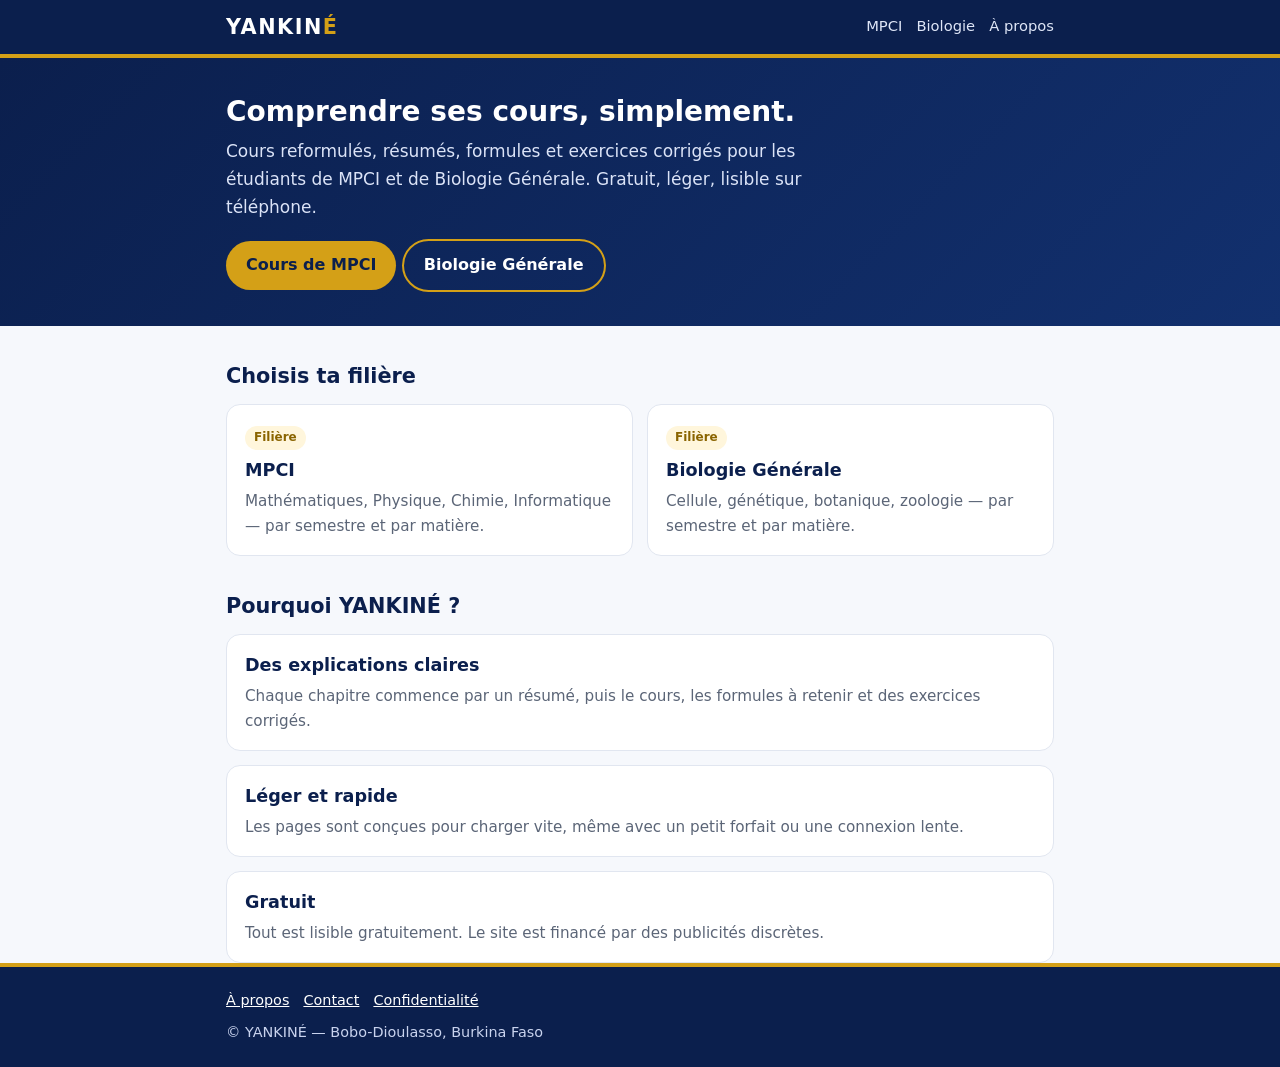
==== index.html @ f8ca07e1 "Add files via upload" ====
<!DOCTYPE html>
<html lang="fr">
<head>
  <meta charset="utf-8">
  <meta name="viewport" content="width=device-width, initial-scale=1">
  <meta name="theme-color" content="#0b1f4d">
  <title>YANKINÉ — Cours et résumés gratuits MPCI et Biologie Générale</title>
  <meta name="description" content="Cours clairs, résumés, formules et exercices corrigés pour les étudiants de MPCI et de Biologie Générale. Gratuit, lisible sur téléphone.">
  <link rel="manifest" href="manifest.json">
  <link rel="icon" href="icon-192.png">
  <link rel="apple-touch-icon" href="icon-192.png">
  <link rel="stylesheet" href="style.css">
  <!-- PUBLICITÉ : après l'approbation d'AdSense, colle ici le script que Google te donne -->
</head>
<body>
  <header class="site-header">
    <div class="wrap">
      <a class="brand" href="index.html">YANKIN<span>É</span></a>
      <nav class="nav" aria-label="Navigation principale">
        <a href="mpci.html">MPCI</a>
        <a href="biologie-generale.html">Biologie</a>
        <a href="a-propos.html">À propos</a>
      </nav>
    </div>
  </header>

  <section class="hero">
    <div class="wrap">
      <h1>Comprendre ses cours, simplement.</h1>
      <p>Cours reformulés, résumés, formules et exercices corrigés pour les étudiants de MPCI et de Biologie Générale. Gratuit, léger, lisible sur téléphone.</p>
      <a class="btn" href="mpci.html">Cours de MPCI</a>
      <a class="btn ghost" href="biologie-generale.html">Biologie Générale</a>
      <button id="install-btn" class="btn ghost" type="button">Installer l'application</button>
    </div>
  </section>

  <main class="wrap">
    <h2>Choisis ta filière</h2>
    <div class="grid two">
      <a class="card" href="mpci.html">
        <span class="tag">Filière</span>
        <h3>MPCI</h3>
        <p>Mathématiques, Physique, Chimie, Informatique — par semestre et par matière.</p>
      </a>
      <a class="card" href="biologie-generale.html">
        <span class="tag">Filière</span>
        <h3>Biologie Générale</h3>
        <p>Cellule, génétique, botanique, zoologie — par semestre et par matière.</p>
      </a>
    </div>

    <div class="ad-slot"><!-- Emplacement publicitaire 1 : colle ici le bloc d'annonce AdSense --></div>

    <h2>Pourquoi YANKINÉ ?</h2>
    <div class="grid">
      <div class="card"><h3>Des explications claires</h3><p>Chaque chapitre commence par un résumé, puis le cours, les formules à retenir et des exercices corrigés.</p></div>
      <div class="card"><h3>Léger et rapide</h3><p>Les pages sont conçues pour charger vite, même avec un petit forfait ou une connexion lente.</p></div>
      <div class="card"><h3>Gratuit</h3><p>Tout est lisible gratuitement. Le site est financé par des publicités discrètes.</p></div>
    </div>
  </main>

  <footer class="site-footer">
    <div class="wrap">
      <a href="a-propos.html">À propos</a><a href="contact.html">Contact</a><a href="confidentialite.html">Confidentialité</a>
      <p>© YANKINÉ — Bobo-Dioulasso, Burkina Faso</p>
    </div>
  </footer>
  <script src="app.js"></script>
</body>
</html>
---- style.css ----
/* YANKINÉ — feuille de style commune (mobile d'abord, légère) */
:root {
  --navy: #0b1f4d;
  --navy-2: #12306e;
  --gold: #d4a017;
  --gold-soft: #fff6dc;
  --ink: #1b2233;
  --muted: #5b6577;
  --bg: #f6f8fc;
  --card: #ffffff;
  --line: #e1e6f0;
  --ok: #1d7a46;
  --radius: 14px;
}

* { box-sizing: border-box; }
html { -webkit-text-size-adjust: 100%; scroll-behavior: smooth; }
body {
  margin: 0;
  font-family: system-ui, -apple-system, "Segoe UI", Roboto, Arial, sans-serif;
  font-size: 17px;
  line-height: 1.65;
  color: var(--ink);
  background: var(--bg);
}
img { max-width: 100%; height: auto; display: block; }
a { color: var(--navy-2); }
a:hover { color: var(--gold); }

/* En-tête */
.site-header {
  background: var(--navy);
  color: #fff;
  border-bottom: 4px solid var(--gold);
  position: sticky;
  top: 0;
  z-index: 10;
}
.site-header .wrap {
  display: flex;
  align-items: center;
  justify-content: space-between;
  gap: 12px;
  padding: 10px 16px;
}
.brand {
  color: #fff;
  text-decoration: none;
  font-weight: 800;
  font-size: 1.3rem;
  letter-spacing: 1.5px;
}
.brand span { color: var(--gold); }
.nav { display: flex; gap: 14px; flex-wrap: wrap; }
.nav a {
  color: #dfe6f7;
  text-decoration: none;
  font-size: 0.92rem;
  padding: 4px 0;
  border-bottom: 2px solid transparent;
}
.nav a:hover,
.nav a[aria-current="page"] { color: #fff; border-bottom-color: var(--gold); }

.wrap { max-width: 860px; margin: 0 auto; padding: 0 16px; }
main { padding: 20px 0 40px; }

/* Bandeau d'accueil */
.hero {
  background: linear-gradient(135deg, var(--navy), var(--navy-2));
  color: #fff;
  padding: 36px 0 34px;
}
.hero h1 { margin: 0 0 8px; font-size: 1.75rem; line-height: 1.25; }
.hero p { margin: 0 0 18px; color: #dbe3f7; max-width: 38em; }

.btn {
  display: inline-block;
  background: var(--gold);
  color: var(--navy);
  font-weight: 700;
  text-decoration: none;
  padding: 11px 20px;
  border-radius: 999px;
  border: 0;
  font-size: 1rem;
  cursor: pointer;
}
.btn:hover { background: #e6b52a; color: var(--navy); }
.btn.ghost { background: transparent; color: #fff; border: 2px solid var(--gold); }
.btn.ghost:hover { background: rgba(212, 160, 23, .15); color: #fff; }
.btn.small { padding: 8px 14px; font-size: .92rem; }

/* Titres */
h1 { font-size: 1.6rem; line-height: 1.25; color: var(--navy); }
h2 { font-size: 1.3rem; color: var(--navy); margin: 1.6em 0 .5em; }
h3 { font-size: 1.1rem; color: var(--navy-2); margin: 1.3em 0 .4em; }
.hero h1 { color: #fff; }
.lead { color: var(--muted); font-size: 1.02rem; }

/* Cartes */
.grid { display: grid; gap: 14px; grid-template-columns: 1fr; }
@media (min-width: 620px) { .grid.two { grid-template-columns: 1fr 1fr; } }
.card {
  background: var(--card);
  border: 1px solid var(--line);
  border-radius: var(--radius);
  padding: 16px 18px;
  text-decoration: none;
  color: inherit;
  display: block;
}
a.card:hover { border-color: var(--gold); box-shadow: 0 4px 14px rgba(11, 31, 77, .08); }
.card h3 { margin: 0 0 4px; color: var(--navy); }
.card p { margin: 0; color: var(--muted); font-size: .95rem; }
.tag {
  display: inline-block;
  font-size: .75rem;
  font-weight: 700;
  padding: 2px 9px;
  border-radius: 999px;
  background: var(--gold-soft);
  color: #8a6400;
  margin-bottom: 6px;
}
.tag.soon { background: #eef1f7; color: var(--muted); }
.card.soon { opacity: .75; }

/* Recherche */
.search {
  width: 100%;
  padding: 12px 14px;
  font-size: 1rem;
  border: 2px solid var(--line);
  border-radius: 12px;
  margin: 8px 0 18px;
  background: #fff;
}
.search:focus { outline: none; border-color: var(--gold); }

/* Fil d'Ariane */
.crumbs { font-size: .88rem; color: var(--muted); margin-bottom: 6px; }
.crumbs a { color: var(--muted); }

/* Chapitre */
.chapter { background: var(--card); border: 1px solid var(--line); border-radius: var(--radius); padding: 20px 18px; }
.summary {
  background: var(--gold-soft);
  border-left: 5px solid var(--gold);
  padding: 12px 16px;
  border-radius: 8px;
  margin: 14px 0 6px;
}
.summary strong { color: #8a6400; }
.def, .formula, .tip, .warn {
  border-radius: 10px;
  padding: 12px 16px;
  margin: 16px 0;
}
.def { background: #eef3ff; border-left: 5px solid var(--navy-2); }
.formula {
  background: #f1f5ff;
  border: 1px dashed var(--navy-2);
  text-align: center;
  font-size: 1.12rem;
  overflow-x: auto;
}
.tip { background: #eaf7ef; border-left: 5px solid var(--ok); }
.warn { background: #fdeeee; border-left: 5px solid #b3261e; }
.label { display: block; font-size: .78rem; font-weight: 800; letter-spacing: .5px; text-transform: uppercase; margin-bottom: 4px; color: var(--muted); }
.table-scroll { overflow-x: auto; margin: 16px 0; }
table { border-collapse: collapse; width: 100%; min-width: 420px; font-size: .96rem; }
th, td { border: 1px solid var(--line); padding: 8px 10px; text-align: left; }
th { background: var(--navy); color: #fff; }
tr:nth-child(even) td { background: #f7f9fd; }
figure { margin: 18px 0; }
figcaption { font-size: .88rem; color: var(--muted); text-align: center; margin-top: 6px; }
details { background: #fafbfe; border: 1px solid var(--line); border-radius: 10px; padding: 10px 14px; margin: 10px 0; }
summary { cursor: pointer; font-weight: 700; color: var(--navy); }
.pager { display: flex; justify-content: space-between; gap: 10px; margin-top: 22px; flex-wrap: wrap; }

/* Publicité : l'emplacement reste invisible tant qu'il est vide */
.ad-slot { margin: 22px 0; text-align: center; min-height: 0; }
.ad-slot:empty { display: none; }
.ad-slot::before { content: none; }

/* Pied de page */
.site-footer { background: var(--navy); color: #c9d3ee; padding: 22px 0; font-size: .9rem; border-top: 4px solid var(--gold); }
.site-footer a { color: #fff; margin-right: 14px; }
.site-footer p { margin: 8px 0 0; }

/* Bandeau hors connexion / installation */
.notice {
  display: none;
  background: var(--gold-soft);
  color: #6b4d00;
  padding: 8px 16px;
  text-align: center;
  font-size: .9rem;
}
.notice.show { display: block; }
#install-btn { display: none; }
#install-btn.show { display: inline-block; }

@media print {
  .site-header, .site-footer, .ad-slot, .pager, .notice { display: none; }
  body { background: #fff; }
}
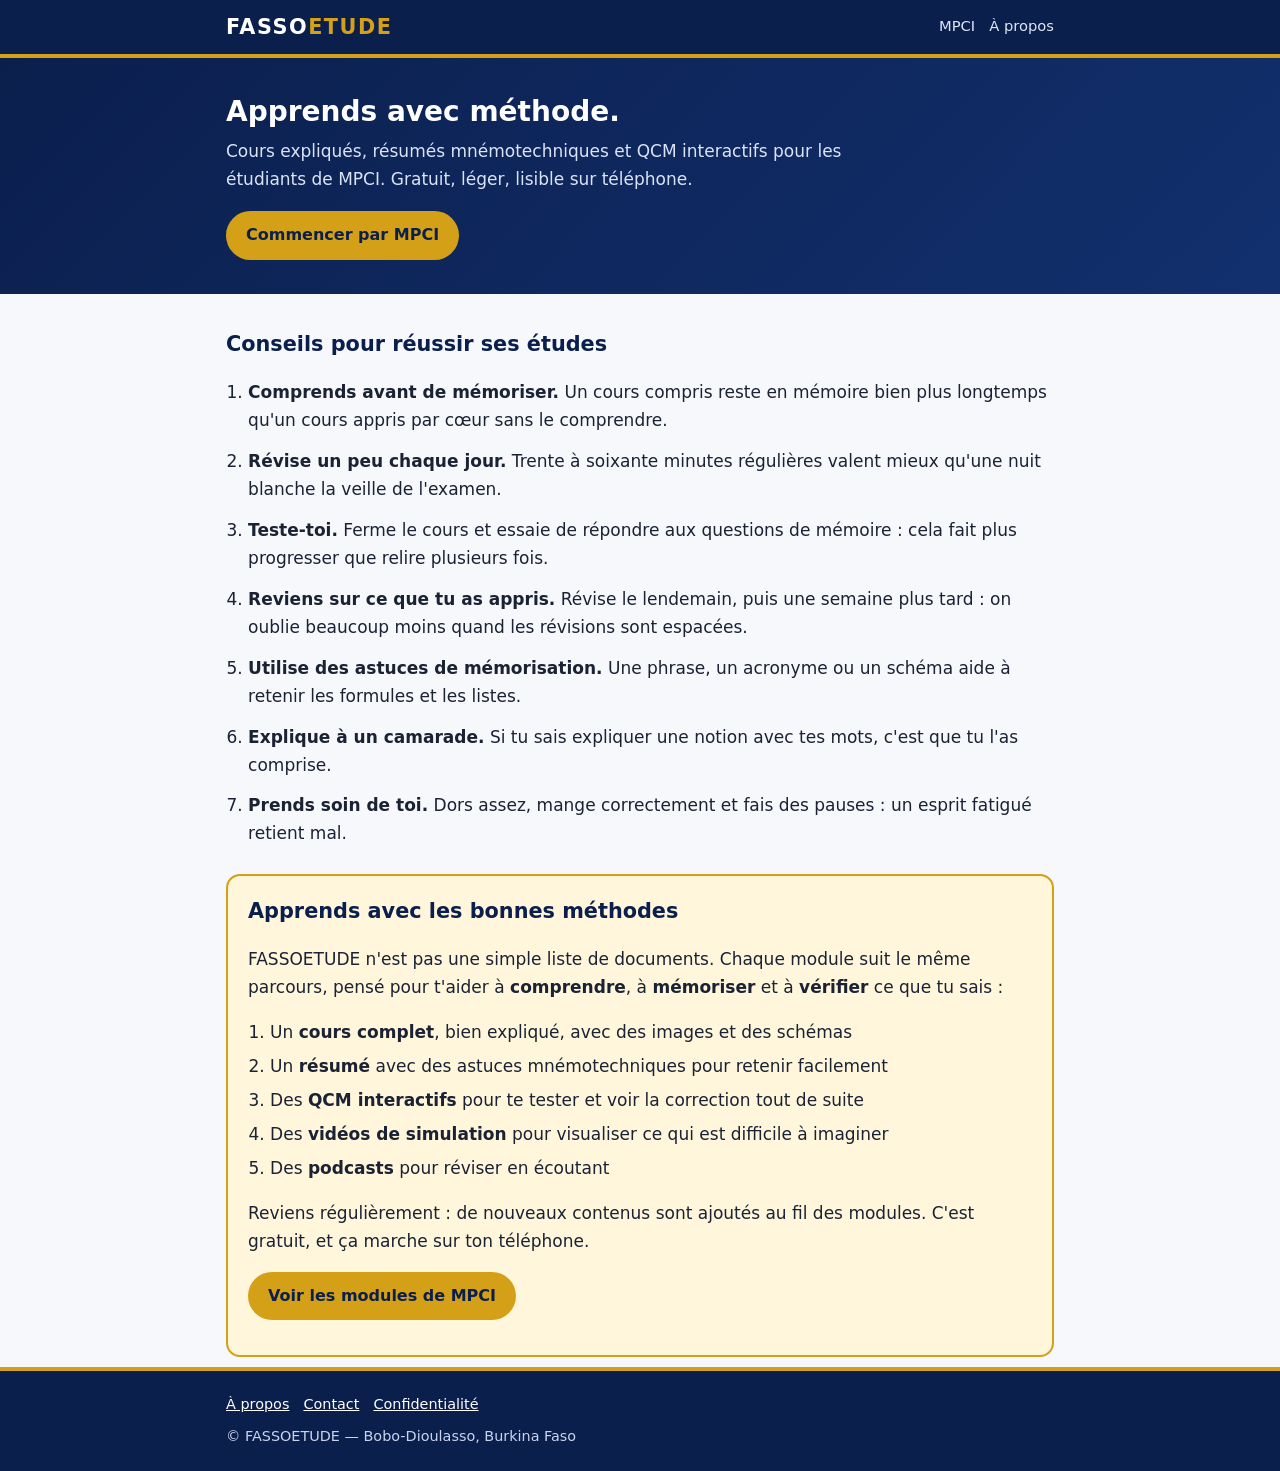
==== commit 43cb32a2: "Add files via upload" ====
--- a/index.html
+++ b/index.html
@@ -4,8 +4,8 @@
   <meta charset="utf-8">
   <meta name="viewport" content="width=device-width, initial-scale=1">
   <meta name="theme-color" content="#0b1f4d">
-  <title>YANKINÉ — Cours et résumés gratuits MPCI et Biologie Générale</title>
-  <meta name="description" content="Cours clairs, résumés, formules et exercices corrigés pour les étudiants de MPCI et de Biologie Générale. Gratuit, lisible sur téléphone.">
+  <title>FASSOETUDE — Cours, résumés et QCM pour les étudiants de MPCI</title>
+  <meta name="description" content="Cours complets, résumés mnémotechniques et QCM interactifs pour les étudiants de MPCI. Gratuit et lisible sur téléphone.">
   <link rel="manifest" href="manifest.json">
   <link rel="icon" href="icon-192.png">
   <link rel="apple-touch-icon" href="icon-192.png">
@@ -15,10 +15,9 @@
 <body>
   <header class="site-header">
     <div class="wrap">
-      <a class="brand" href="index.html">YANKIN<span>É</span></a>
+      <a class="brand" href="index.html">FASSO<span>ETUDE</span></a>
       <nav class="nav" aria-label="Navigation principale">
         <a href="mpci.html">MPCI</a>
-        <a href="biologie-generale.html">Biologie</a>
         <a href="a-propos.html">À propos</a>
       </nav>
     </div>
@@ -26,43 +25,55 @@
 
   <section class="hero">
     <div class="wrap">
-      <h1>Comprendre ses cours, simplement.</h1>
-      <p>Cours reformulés, résumés, formules et exercices corrigés pour les étudiants de MPCI et de Biologie Générale. Gratuit, léger, lisible sur téléphone.</p>
-      <a class="btn" href="mpci.html">Cours de MPCI</a>
-      <a class="btn ghost" href="biologie-generale.html">Biologie Générale</a>
+      <h1>Apprends avec méthode.</h1>
+      <p>Cours expliqués, résumés mnémotechniques et QCM interactifs pour les étudiants de MPCI. Gratuit, léger, lisible sur téléphone.</p>
+      <a class="btn" href="mpci.html">Commencer par MPCI</a>
       <button id="install-btn" class="btn ghost" type="button">Installer l'application</button>
     </div>
   </section>
 
   <main class="wrap">
-    <h2>Choisis ta filière</h2>
-    <div class="grid two">
-      <a class="card" href="mpci.html">
-        <span class="tag">Filière</span>
-        <h3>MPCI</h3>
-        <p>Mathématiques, Physique, Chimie, Informatique — par semestre et par matière.</p>
-      </a>
-      <a class="card" href="biologie-generale.html">
-        <span class="tag">Filière</span>
-        <h3>Biologie Générale</h3>
-        <p>Cellule, génétique, botanique, zoologie — par semestre et par matière.</p>
-      </a>
-    </div>
+    <h2>Conseils pour réussir ses études</h2>
+    <ol class="advice">
+      <li><strong>Comprends avant de mémoriser.</strong> Un cours compris reste en mémoire bien plus longtemps qu'un cours appris par cœur sans le comprendre.</li>
+      <li><strong>Révise un peu chaque jour.</strong> Trente à soixante minutes régulières valent mieux qu'une nuit blanche la veille de l'examen.</li>
+      <li><strong>Teste-toi.</strong> Ferme le cours et essaie de répondre aux questions de mémoire : cela fait plus progresser que relire plusieurs fois.</li>
+      <li><strong>Reviens sur ce que tu as appris.</strong> Révise le lendemain, puis une semaine plus tard : on oublie beaucoup moins quand les révisions sont espacées.</li>
+      <li><strong>Utilise des astuces de mémorisation.</strong> Une phrase, un acronyme ou un schéma aide à retenir les formules et les listes.</li>
+      <li><strong>Explique à un camarade.</strong> Si tu sais expliquer une notion avec tes mots, c'est que tu l'as comprise.</li>
+      <li><strong>Prends soin de toi.</strong> Dors assez, mange correctement et fais des pauses : un esprit fatigué retient mal.</li>
+    </ol>
 
-    <div class="ad-slot"><!-- Emplacement publicitaire 1 : colle ici le bloc d'annonce AdSense --></div>
+    <section class="yt-wrap">
+      <h2>Une vidéo pour t'inspirer</h2>
+      <p class="lead">Une vidéo de conseils à regarder avant de commencer.</p>
+      <!-- Pour activer la vidéo : mets l'identifiant YouTube (les 11 caractères après "v=" dans le lien) dans data-id,
+           et écris le nom de la chaîne dans la ligne "Vidéo de ..." ci-dessous. Tant que data-id est vide, cette section reste cachée. -->
+      <div class="yt" data-id="" data-title="Conseils pour réussir ses études"></div>
+      <p class="credit">Vidéo de <strong>NOM DE LA CHAÎNE</strong>, diffusée depuis YouTube.</p>
+    </section>
 
-    <h2>Pourquoi YANKINÉ ?</h2>
-    <div class="grid">
-      <div class="card"><h3>Des explications claires</h3><p>Chaque chapitre commence par un résumé, puis le cours, les formules à retenir et des exercices corrigés.</p></div>
-      <div class="card"><h3>Léger et rapide</h3><p>Les pages sont conçues pour charger vite, même avec un petit forfait ou une connexion lente.</p></div>
-      <div class="card"><h3>Gratuit</h3><p>Tout est lisible gratuitement. Le site est financé par des publicités discrètes.</p></div>
-    </div>
+    <div class="ad-slot"><!-- Emplacement publicitaire : colle ici le bloc d'annonce AdSense --></div>
+
+    <section class="invite">
+      <h2>Apprends avec les bonnes méthodes</h2>
+      <p>FASSOETUDE n'est pas une simple liste de documents. Chaque module suit le même parcours, pensé pour t'aider à <strong>comprendre</strong>, à <strong>mémoriser</strong> et à <strong>vérifier</strong> ce que tu sais :</p>
+      <ol>
+        <li>Un <strong>cours complet</strong>, bien expliqué, avec des images et des schémas</li>
+        <li>Un <strong>résumé</strong> avec des astuces mnémotechniques pour retenir facilement</li>
+        <li>Des <strong>QCM interactifs</strong> pour te tester et voir la correction tout de suite</li>
+        <li>Des <strong>vidéos de simulation</strong> pour visualiser ce qui est difficile à imaginer</li>
+        <li>Des <strong>podcasts</strong> pour réviser en écoutant</li>
+      </ol>
+      <p>Reviens régulièrement : de nouveaux contenus sont ajoutés au fil des modules. C'est gratuit, et ça marche sur ton téléphone.</p>
+      <p><a class="btn" href="mpci.html">Voir les modules de MPCI</a></p>
+    </section>
   </main>
 
   <footer class="site-footer">
     <div class="wrap">
       <a href="a-propos.html">À propos</a><a href="contact.html">Contact</a><a href="confidentialite.html">Confidentialité</a>
-      <p>© YANKINÉ — Bobo-Dioulasso, Burkina Faso</p>
+      <p>© FASSOETUDE — Bobo-Dioulasso, Burkina Faso</p>
     </div>
   </footer>
   <script src="app.js"></script>
--- a/style.css
+++ b/style.css
@@ -206,3 +206,88 @@
   .site-header, .site-footer, .ad-slot, .pager, .notice { display: none; }
   body { background: #fff; }
 }
+
+/* ===== FASSOETUDE : ajouts (onglets, QCM, mnémo, vidéo) ===== */
+.advice { padding-left: 1.3em; }
+.advice li { margin: .75em 0; }
+.invite {
+  background: var(--gold-soft);
+  border: 2px solid var(--gold);
+  border-radius: var(--radius);
+  padding: 18px 20px;
+  margin: 26px 0 10px;
+}
+.invite h2 { margin-top: 0; }
+.invite ol { padding-left: 1.3em; margin: .6em 0; }
+.invite li { margin: .35em 0; }
+
+.tabs {
+  display: flex;
+  gap: 6px;
+  overflow-x: auto;
+  margin: 18px 0 14px;
+  padding-bottom: 0;
+  border-bottom: 3px solid var(--navy);
+  -webkit-overflow-scrolling: touch;
+}
+.tabs button {
+  flex: 0 0 auto;
+  background: #e9edf6;
+  color: var(--muted);
+  border: 0;
+  padding: 10px 14px;
+  border-radius: 10px 10px 0 0;
+  font: inherit;
+  font-weight: 700;
+  font-size: .95rem;
+  cursor: pointer;
+  white-space: nowrap;
+}
+.tabs button[aria-selected="true"] { background: var(--navy); color: #fff; }
+.panel[hidden] { display: none; }
+
+.mnemo {
+  background: #fff8e6;
+  border: 2px dashed var(--gold);
+  border-radius: 10px;
+  padding: 12px 16px;
+  margin: 16px 0;
+  font-size: 1.05rem;
+}
+.mnemo strong { color: #8a6400; }
+
+.nuc { display: inline-flex; flex-direction: column; line-height: 1; font-size: .72em; vertical-align: middle; margin-right: 3px; text-align: right; }
+
+.qcm-box { background: #fafbfe; border: 1px solid var(--line); border-radius: 12px; padding: 16px; }
+.qcm-count { margin: 0 0 6px; font-size: .88rem; color: var(--muted); font-weight: 700; }
+.qcm-q { margin: 0 0 12px; font-weight: 700; color: var(--navy); font-size: 1.05rem; }
+.qcm-opt {
+  display: block;
+  width: 100%;
+  text-align: left;
+  background: #fff;
+  color: var(--ink);
+  border: 2px solid var(--line);
+  border-radius: 10px;
+  padding: 11px 14px;
+  margin: 8px 0;
+  font: inherit;
+  cursor: pointer;
+}
+.qcm-opt:disabled { cursor: default; }
+.qcm-opt.right { background: #e5f6ec; border-color: var(--ok); }
+.qcm-opt.right::before { content: "✓ "; font-weight: 800; color: var(--ok); }
+.qcm-opt.wrong { background: #fdeeee; border-color: #b3261e; }
+.qcm-opt.wrong::before { content: "✗ "; font-weight: 800; color: #b3261e; }
+.qcm-why { background: var(--gold-soft); border-left: 5px solid var(--gold); border-radius: 8px; padding: 10px 14px; margin: 12px 0; }
+.qcm-score { font-size: 1.4rem; font-weight: 800; color: var(--navy); margin: 4px 0; }
+.qcm-msg { margin: 0 0 12px; }
+
+.yt { position: relative; aspect-ratio: 16 / 9; background: var(--navy); border-radius: 12px; overflow: hidden; }
+.yt iframe { position: absolute; inset: 0; width: 100%; height: 100%; border: 0; }
+.yt-play { position: absolute; inset: 0; width: 100%; height: 100%; background: transparent; color: #fff; border: 0; font: inherit; font-size: 1.15rem; font-weight: 700; cursor: pointer; }
+.yt-link { display: inline-block; margin-top: 6px; font-size: .9rem; }
+.credit { font-size: .88rem; color: var(--muted); margin: 4px 0 0; }
+.coming { background: #eef1f7; border-radius: 10px; padding: 14px 16px; color: var(--muted); }
+.steps { padding-left: 1.3em; }
+.steps li { margin: .4em 0; }
